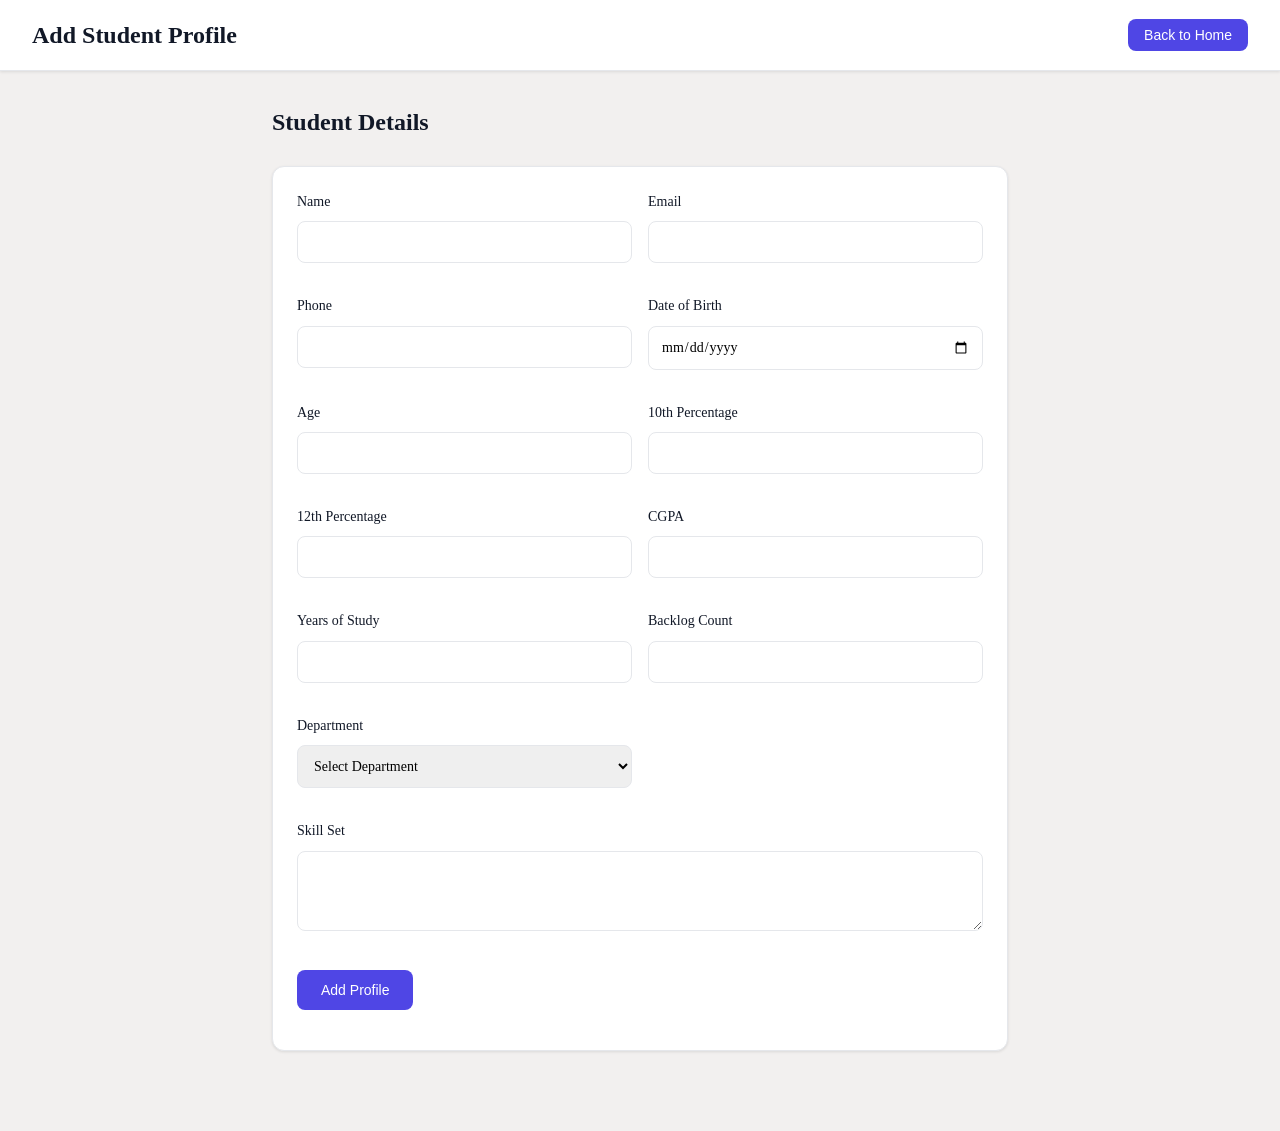
==== frontend/add-student.html @ dcf87792 "Latest updates" ====
<!DOCTYPE html>
<html lang="en">

<head>
    <meta charset="UTF-8">
    <meta name="viewport" content="width=device-width, initial-scale=1.0">
    <title>Add Student Profile - RecruitTrack</title>
    <link href="https://fonts.googleapis.com/css2?family=DM+Sans:wght@400;500;600;700&display=swap" rel="stylesheet">
    <style>
        :root {
            --primary-color: #4f46e5;
            --secondary-color: #6b7280;
            --background-color: #F2F0EF;
            --card-background: #ffffff;
            --border-color: #e5e7eb;
            --text-primary: #111827;
            --text-secondary: #6b7280;
            --success-color: #10b981;
            --error-color: #ef4444;
            --warning-color: #f59e0b;
        }

        * {
            margin: 0;
            padding: 0;
            box-sizing: border-box;
        }

        body {
            font-family: 'Times New Roman', Times, serif;
            background-color: var(--background-color);
            color: var(--text-primary);
            line-height: 1.6;
        }

        .header {
            background-color: var(--card-background);
            padding: 1rem 2rem;
            border-bottom: 1px solid var(--border-color);
            display: flex;
            justify-content: space-between;
            align-items: center;
            box-shadow: 0 1px 3px rgba(0, 0, 0, 0.1);
        }

        .header h1 {
            font-size: 1.5rem;
            font-weight: 600;
        }

        .back-btn {
            background-color: var(--primary-color);
            color: white;
            border: none;
            padding: 0.5rem 1rem;
            border-radius: 0.5rem;
            cursor: pointer;
            font-size: 0.875rem;
            transition: background-color 0.2s;
        }

        .back-btn:hover {
            background-color: #3730a3;
        }

        .container {
            max-width: 800px;
            margin: 0 auto;
            padding: 2rem;
        }

        .section {
            margin-bottom: 3rem;
        }

        .section h2 {
            font-size: 1.5rem;
            font-weight: 600;
            margin-bottom: 1.5rem;
            color: var(--text-primary);
        }

        .card {
            background-color: var(--card-background);
            border: 1px solid var(--border-color);
            border-radius: 0.75rem;
            padding: 1.5rem;
            box-shadow: 0 1px 3px rgba(0, 0, 0, 0.1);
        }

        .form-grid {
            display: grid;
            grid-template-columns: 1fr 1fr;
            gap: 1rem;
        }

        .form-group {
            margin-bottom: 1rem;
        }

        .form-group label {
            display: block;
            font-size: 0.875rem;
            font-weight: 500;
            margin-bottom: 0.5rem;
            color: var(--text-primary);
        }

        .form-group input,
        .form-group select,
        .form-group textarea {
            width: 100%;
            padding: 0.75rem;
            border: 1px solid var(--border-color);
            border-radius: 0.5rem;
            font-size: 0.875rem;
            font-family: inherit;
        }

        .form-group textarea {
            resize: vertical;
            min-height: 80px;
        }

        .btn {
            background-color: var(--primary-color);
            color: white;
            border: none;
            padding: 0.75rem 1.5rem;
            border-radius: 0.5rem;
            cursor: pointer;
            font-size: 0.875rem;
            font-weight: 500;
            transition: background-color 0.2s;
        }

        .btn:hover {
            background-color: #3730a3;
        }

        .form-grid-full {
            grid-column: span 2;
        }

        .toast {
            position: fixed;
            top: 20px;
            right: 20px;
            background-color: var(--primary-color);
            color: #F2F0EF;
            padding: 1rem;
            border-radius: 0.5rem;
            box-shadow: 0 4px 6px rgba(0, 0, 0, 0.1);
            z-index: 1000;
            opacity: 0;
            transition: opacity 0.3s;
        }

        .toast.show {
            opacity: 1;
        }

        .toast.error {
            background-color: var(--error-color);
        }

        .toast.success {
            background-color: var(--success-color);
        }

        @media (max-width: 768px) {
            .form-grid {
                grid-template-columns: 1fr;
            }

            .form-grid-full {
                grid-column: span 1;
            }
        }
    </style>
</head>

<body>
    <header class="header">
        <h1>Add Student Profile</h1>
        <button class="back-btn" onclick="window.location = 'index.html'">
            Back to Home
        </button>
    </header>

    <div class="container">
        <section class="section">
            <h2>Student Details</h2>
            <div class="card">
                <form id="studentForm" class="form-grid">
                    <div class="form-group">
                        <label for="name">Name</label>
                        <input type="text" id="name" name="name" required />
                    </div>
                    <div class="form-group">
                        <label for="email">Email</label>
                        <input type="email" id="email" name="email" required />
                    </div>
                    <div class="form-group">
                        <label for="phone">Phone</label>
                        <input type="text" id="phone" name="phone" required />
                    </div>
                    <div class="form-group">
                        <label for="dob">Date of Birth</label>
                        <input type="date" id="dob" name="dob" required />
                    </div>
                    <div class="form-group">
                        <label for="age">Age</label>
                        <input type="number" id="age" name="age" required />
                    </div>
                    <div class="form-group">
                        <label for="tenth_percent">10th Percentage</label>
                        <input type="number" step="0.01" id="tenth_percent" name="tenth_percent" required />
                    </div>
                    <div class="form-group">
                        <label for="twelfth_percent">12th Percentage</label>
                        <input type="number" step="0.01" id="twelfth_percent" name="twelfth_percent" required />
                    </div>
                    <div class="form-group">
                        <label for="cgpa">CGPA</label>
                        <input type="number" step="0.01" id="cgpa" name="cgpa" required />
                    </div>
                    <div class="form-group">
                        <label for="yos">Years of Study</label>
                        <input type="number" id="yos" name="yos" required />
                    </div>
                    <div class="form-group">
                        <label for="backlog">Backlog Count</label>
                        <input type="number" id="backlog" name="backlog" required />
                    </div>
                    <div class="form-group">
                        <label for="department">Department</label>
                        <select id="department" name="department" required>
                            <option value="">Select Department</option>
                        </select>
                    </div>
                    <div class="form-group form-grid-full">
                        <label for="skill_set">Skill Set</label>
                        <textarea id="skill_set" name="skill_set" required></textarea>
                    </div>
                    <div class="form-group form-grid-full">
                        <button type="submit" class="btn">Add Profile</button>
                    </div>
                </form>
            </div>
        </section>
    </div>

    <div id="toast" class="toast"></div>

    <script>
        const API_BASE = "http://localhost:5000";

        function showToast(message, type = "success") {
            const toast = document.getElementById("toast");
            toast.textContent = message;
            toast.className = `toast ${type} show`;
            setTimeout(() => {
                toast.classList.remove("show");
            }, 3000);
        }

        async function loadDepartments() {
            try {
                const response = await fetch(`${API_BASE}/api/departments`);
                const departments = await response.json();
                const select = document.getElementById("department");
                departments.forEach((dept) => {
                    const option = document.createElement("option");
                    option.value = dept.department_id;
                    option.textContent = dept.department_name;
                    select.appendChild(option);
                });
            } catch (error) {
                console.error("Error loading departments:", error);
            }
        }

        document.getElementById("studentForm").addEventListener("submit", async (e) => {
            e.preventDefault();
            const formData = new FormData(e.target);
            const data = Object.fromEntries(formData);

            if (!data.department || isNaN(parseInt(data.department))) {
                showToast("Please select a valid department.", "error");
                return;
            }
            data.department_id = parseInt(data.department);

            try {
                const response = await fetch(`${API_BASE}/api/students`, {
                    method: "POST",
                    headers: { "Content-Type": "application/json" },
                    body: JSON.stringify(data),
                });
                if (response.ok) {
                    showToast("Profile added successfully!");
                    e.target.reset();
                } else {
                    const errorData = await response.json();
                    showToast(errorData.error || "Error adding profile.", "error");
                }
            } catch (error) {
                console.error("Error adding profile:", error);
                showToast("Error adding profile.", "error");
            }
        });

        document.addEventListener("DOMContentLoaded", () => {
            loadDepartments();
        });
    </script>
</body>

</html>
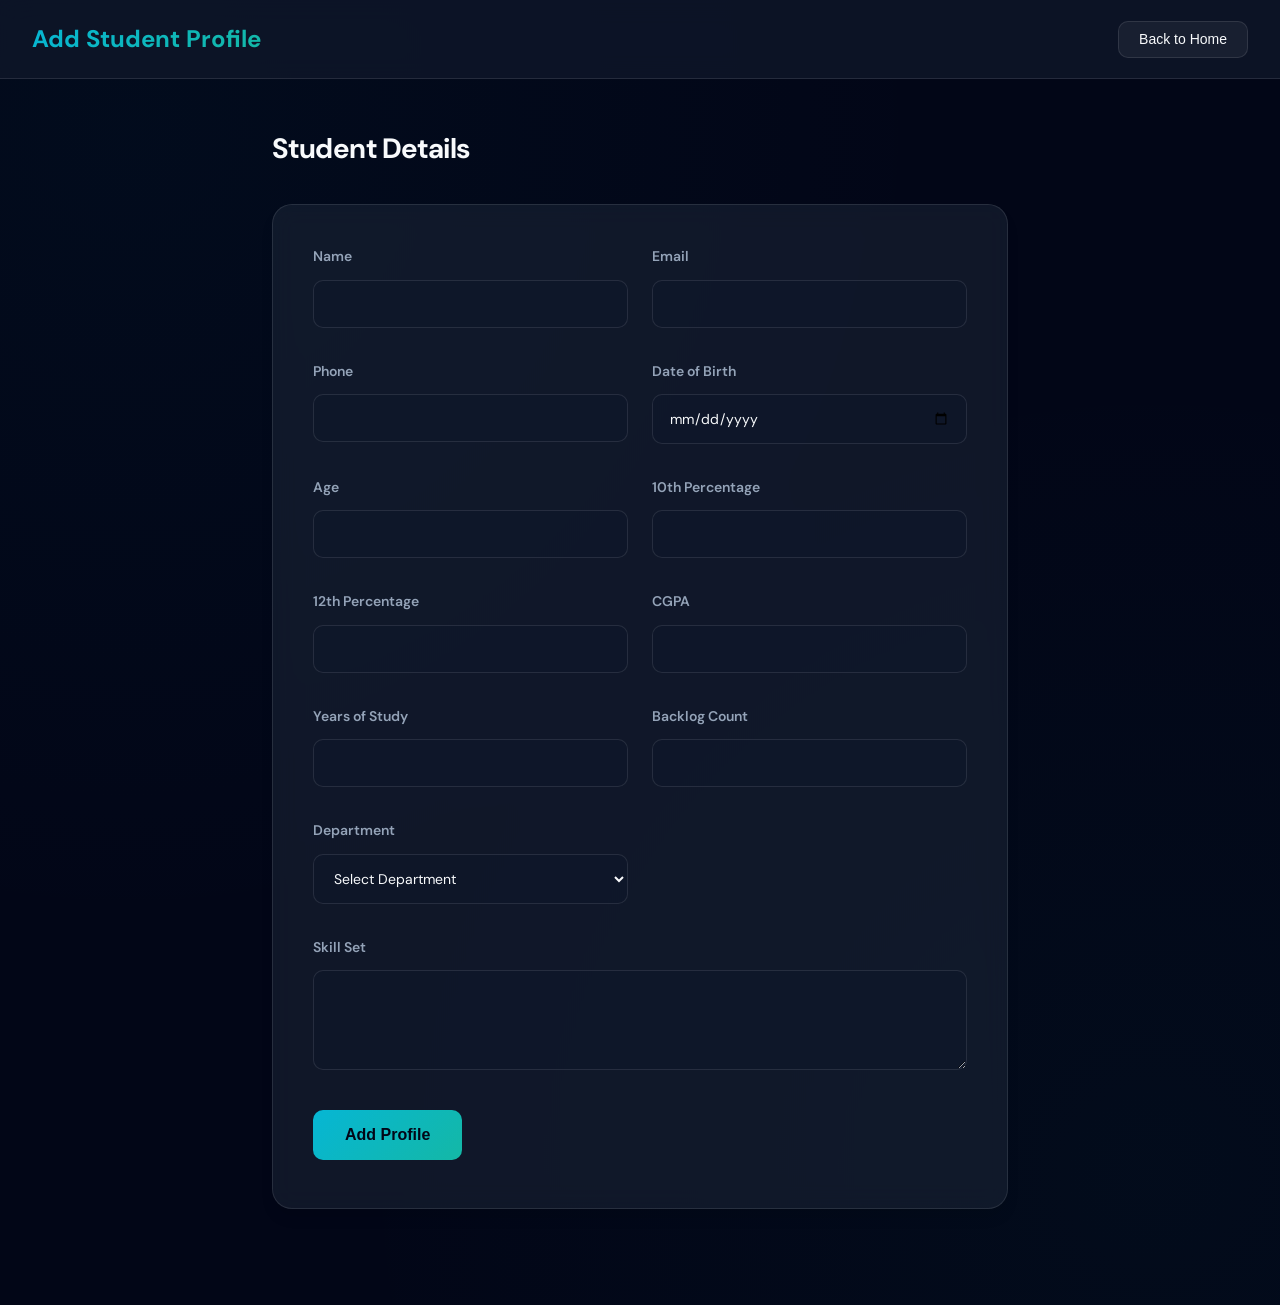
==== commit 28a24486: "Styling updates" ====
--- a/frontend/add-student.html
+++ b/frontend/add-student.html
@@ -8,15 +8,16 @@
     <link href="https://fonts.googleapis.com/css2?family=DM+Sans:wght@400;500;600;700&display=swap" rel="stylesheet">
     <style>
         :root {
-            --primary-color: #4f46e5;
-            --secondary-color: #6b7280;
-            --background-color: #F2F0EF;
-            --card-background: #ffffff;
-            --border-color: #e5e7eb;
-            --text-primary: #111827;
-            --text-secondary: #6b7280;
+            --bg-color: #020617;
+            --card-bg: rgba(30, 41, 59, 0.5);
+            --primary-cyan: #06b6d4;
+            --primary-teal: #14b8a6;
+            --text-primary: #f8fafc;
+            --text-secondary: #94a3b8;
+            --border-color: rgba(255, 255, 255, 0.1);
+            --accent-gradient: linear-gradient(135deg, #06b6d4 0%, #14b8a6 100%);
+            --error-color: #ef4444;
             --success-color: #10b981;
-            --error-color: #ef4444;
             --warning-color: #f59e0b;
         }
 
@@ -27,46 +28,59 @@
         }
 
         body {
-            font-family: 'Times New Roman', Times, serif;
-            background-color: var(--background-color);
+            font-family: 'DM Sans', sans-serif;
+            background-color: var(--bg-color);
+            background-image:
+                radial-gradient(circle at 10% 10%, rgba(6, 182, 212, 0.03) 0%, transparent 50%),
+                radial-gradient(circle at 90% 90%, rgba(20, 184, 166, 0.03) 0%, transparent 50%);
             color: var(--text-primary);
             line-height: 1.6;
+            min-height: 100vh;
         }
 
         .header {
-            background-color: var(--card-background);
-            padding: 1rem 2rem;
+            background: rgba(15, 23, 42, 0.8);
+            backdrop-filter: blur(12px);
+            padding: 1.25rem 2rem;
             border-bottom: 1px solid var(--border-color);
             display: flex;
             justify-content: space-between;
             align-items: center;
-            box-shadow: 0 1px 3px rgba(0, 0, 0, 0.1);
+            position: sticky;
+            top: 0;
+            z-index: 100;
         }
 
         .header h1 {
             font-size: 1.5rem;
-            font-weight: 600;
+            font-weight: 700;
+            background: var(--accent-gradient);
+            -webkit-background-clip: text;
+            background-clip: text;
+            -webkit-text-fill-color: transparent;
         }
 
         .back-btn {
-            background-color: var(--primary-color);
-            color: white;
-            border: none;
-            padding: 0.5rem 1rem;
-            border-radius: 0.5rem;
+            background: rgba(255, 255, 255, 0.05);
+            color: var(--text-primary);
+            border: 1px solid var(--border-color);
+            padding: 0.6rem 1.25rem;
+            border-radius: 10px;
             cursor: pointer;
             font-size: 0.875rem;
-            transition: background-color 0.2s;
+            font-weight: 500;
+            transition: all 0.2s;
         }
 
         .back-btn:hover {
-            background-color: #3730a3;
+            background: rgba(255, 255, 255, 0.1);
+            border-color: var(--primary-cyan);
         }
 
         .container {
             max-width: 800px;
             margin: 0 auto;
-            padding: 2rem;
+            padding: 3rem 2rem;
         }
 
         .section {
@@ -74,68 +88,82 @@
         }
 
         .section h2 {
-            font-size: 1.5rem;
-            font-weight: 600;
-            margin-bottom: 1.5rem;
-            color: var(--text-primary);
+            font-size: 1.75rem;
+            font-weight: 700;
+            margin-bottom: 2rem;
+            color: var(--text-primary);
+            letter-spacing: -0.02em;
         }
 
         .card {
-            background-color: var(--card-background);
+            background: var(--card-bg);
+            backdrop-filter: blur(12px);
             border: 1px solid var(--border-color);
-            border-radius: 0.75rem;
-            padding: 1.5rem;
-            box-shadow: 0 1px 3px rgba(0, 0, 0, 0.1);
+            border-radius: 1.25rem;
+            padding: 2.5rem;
+            box-shadow: 0 10px 15px -3px rgba(0, 0, 0, 0.1);
         }
 
         .form-grid {
             display: grid;
             grid-template-columns: 1fr 1fr;
-            gap: 1rem;
+            gap: 1.5rem;
         }
 
         .form-group {
-            margin-bottom: 1rem;
+            margin-bottom: 0.5rem;
         }
 
         .form-group label {
             display: block;
             font-size: 0.875rem;
-            font-weight: 500;
-            margin-bottom: 0.5rem;
-            color: var(--text-primary);
-        }
-
-        .form-group input,
-        .form-group select,
-        .form-group textarea {
+            font-weight: 600;
+            margin-bottom: 0.75rem;
+            color: var(--text-secondary);
+        }
+
+        input,
+        select,
+        textarea {
             width: 100%;
-            padding: 0.75rem;
+            padding: 0.875rem 1rem;
+            background: rgba(15, 23, 42, 0.5);
             border: 1px solid var(--border-color);
-            border-radius: 0.5rem;
+            border-radius: 10px;
             font-size: 0.875rem;
+            color: var(--text-primary);
             font-family: inherit;
-        }
-
-        .form-group textarea {
+            outline: none;
+            transition: all 0.2s;
+        }
+
+        input:focus,
+        select:focus,
+        textarea:focus {
+            border-color: var(--primary-cyan);
+            box-shadow: 0 0 0 2px rgba(6, 182, 212, 0.2);
+        }
+
+        textarea {
             resize: vertical;
-            min-height: 80px;
+            min-height: 100px;
         }
 
         .btn {
-            background-color: var(--primary-color);
-            color: white;
+            background: var(--accent-gradient);
+            color: #020617;
             border: none;
-            padding: 0.75rem 1.5rem;
-            border-radius: 0.5rem;
+            padding: 1rem 2rem;
+            border-radius: 10px;
             cursor: pointer;
-            font-size: 0.875rem;
-            font-weight: 500;
-            transition: background-color 0.2s;
+            font-size: 1rem;
+            font-weight: 700;
+            transition: all 0.3s cubic-bezier(0.4, 0, 0.2, 1);
         }
 
         .btn:hover {
-            background-color: #3730a3;
+            transform: translateY(-2px);
+            box-shadow: 0 10px 20px rgba(6, 182, 212, 0.3);
         }
 
         .form-grid-full {
@@ -144,28 +172,33 @@
 
         .toast {
             position: fixed;
-            top: 20px;
-            right: 20px;
-            background-color: var(--primary-color);
-            color: #F2F0EF;
-            padding: 1rem;
-            border-radius: 0.5rem;
-            box-shadow: 0 4px 6px rgba(0, 0, 0, 0.1);
+            bottom: 24px;
+            right: 24px;
+            background: var(--card-bg);
+            backdrop-filter: blur(12px);
+            border: 1px solid var(--border-color);
+            color: var(--text-primary);
+            padding: 1.25rem 2rem;
+            border-radius: 12px;
+            box-shadow: 0 10px 15px -3px rgba(0, 0, 0, 0.2);
             z-index: 1000;
             opacity: 0;
-            transition: opacity 0.3s;
+            pointer-events: none;
+            transition: all 0.3s ease;
         }
 
         .toast.show {
             opacity: 1;
+            transform: translateY(-10px);
+            pointer-events: auto;
         }
 
         .toast.error {
-            background-color: var(--error-color);
+            border-color: var(--error-color);
         }
 
         .toast.success {
-            background-color: var(--success-color);
+            border-color: var(--success-color);
         }
 
         @media (max-width: 768px) {
